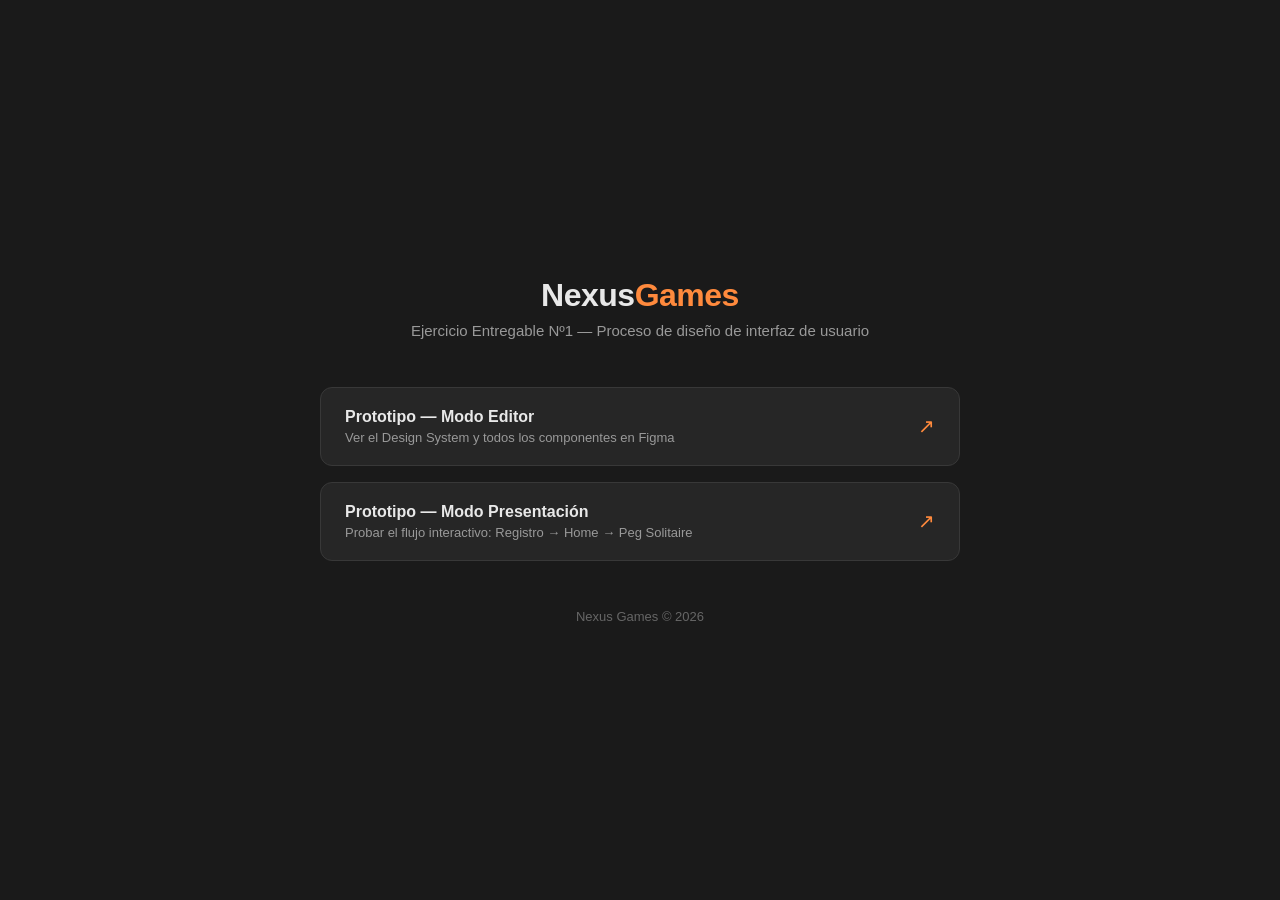
==== index.html @ 8ac0739f "commit" ====
<!DOCTYPE html>
<html lang="es">
<head>
    <meta charset="UTF-8">
    <meta name="viewport" content="width=device-width, initial-scale=1.0">
    <title>Nexus Games — Entrega TPE</title>
    <style>
        * { margin: 0; padding: 0; box-sizing: border-box; }

        body {
            font-family: -apple-system, "Radio Canada", "Segoe UI", sans-serif;
            background-color: #1a1a1a;
            color: #e8e8e8;
            min-height: 100vh;
            display: flex;
            align-items: center;
            justify-content: center;
            padding: 24px;
        }

        .container {
            max-width: 640px;
            width: 100%;
            text-align: center;
        }

        .logo {
            font-size: 32px;
            font-weight: 700;
            letter-spacing: -0.5px;
            margin-bottom: 8px;
        }

        .logo span { color: #ff8a3d; }

        .subtitle {
            color: #999;
            font-size: 15px;
            margin-bottom: 48px;
        }

        .links {
            display: flex;
            flex-direction: column;
            gap: 16px;
        }

        .link-card {
            display: flex;
            align-items: center;
            justify-content: space-between;
            background-color: #262626;
            border: 1px solid #383838;
            border-radius: 12px;
            padding: 20px 24px;
            text-decoration: none;
            color: #e8e8e8;
            transition: border-color 0.15s ease, transform 0.15s ease;
        }

        .link-card:hover {
            border-color: #ff8a3d;
            transform: translateY(-2px);
        }

        .link-text {
            text-align: left;
        }

        .link-title {
            font-size: 16px;
            font-weight: 600;
            margin-bottom: 4px;
        }

        .link-desc {
            font-size: 13px;
            color: #999;
        }

        .arrow {
            font-size: 20px;
            color: #ff8a3d;
        }

        footer {
            margin-top: 48px;
            font-size: 13px;
            color: #666;
        }
    </style>
</head>
<body>

<div class="container">
    <div class="logo">Nexus<span>Games</span></div>
    <p class="subtitle">Ejercicio Entregable Nº1 — Proceso de diseño de interfaz de usuario</p>

    <div class="links">

        <!-- Reemplazá el href de abajo por tu link real de Figma en modo EDITOR -->
        <a class="link-card" href="https://www.figma.com/proto/FPjPCKkivFkvVWSqLzLIsO/Nexus-Games?node-id=660-12244&t=oUkhuUkZXvMfjZiF-1" target="_blank" rel="noopener">
            <div class="link-text">
                <div class="link-title">Prototipo — Modo Editor</div>
                <div class="link-desc">Ver el Design System y todos los componentes en Figma</div>
            </div>
            <div class="arrow">↗</div>
        </a>

        <!-- Reemplazá el href de abajo por tu link real de Figma en modo PRESENTACIÓN (/proto/) -->
        <a class="link-card" href="https://www.figma.com/design/FPjPCKkivFkvVWSqLzLIsO/Nexus-Games?node-id=0-1&t=oUkhuUkZXvMfjZiF-1" target="_blank" rel="noopener">
            <div class="link-text">
                <div class="link-title">Prototipo — Modo Presentación</div>
                <div class="link-desc">Probar el flujo interactivo: Registro → Home → Peg Solitaire</div>
            </div>
            <div class="arrow">↗</div>
        </a>

    </div>

    <footer>Nexus Games © 2026</footer>
</div>

</body>
</html>
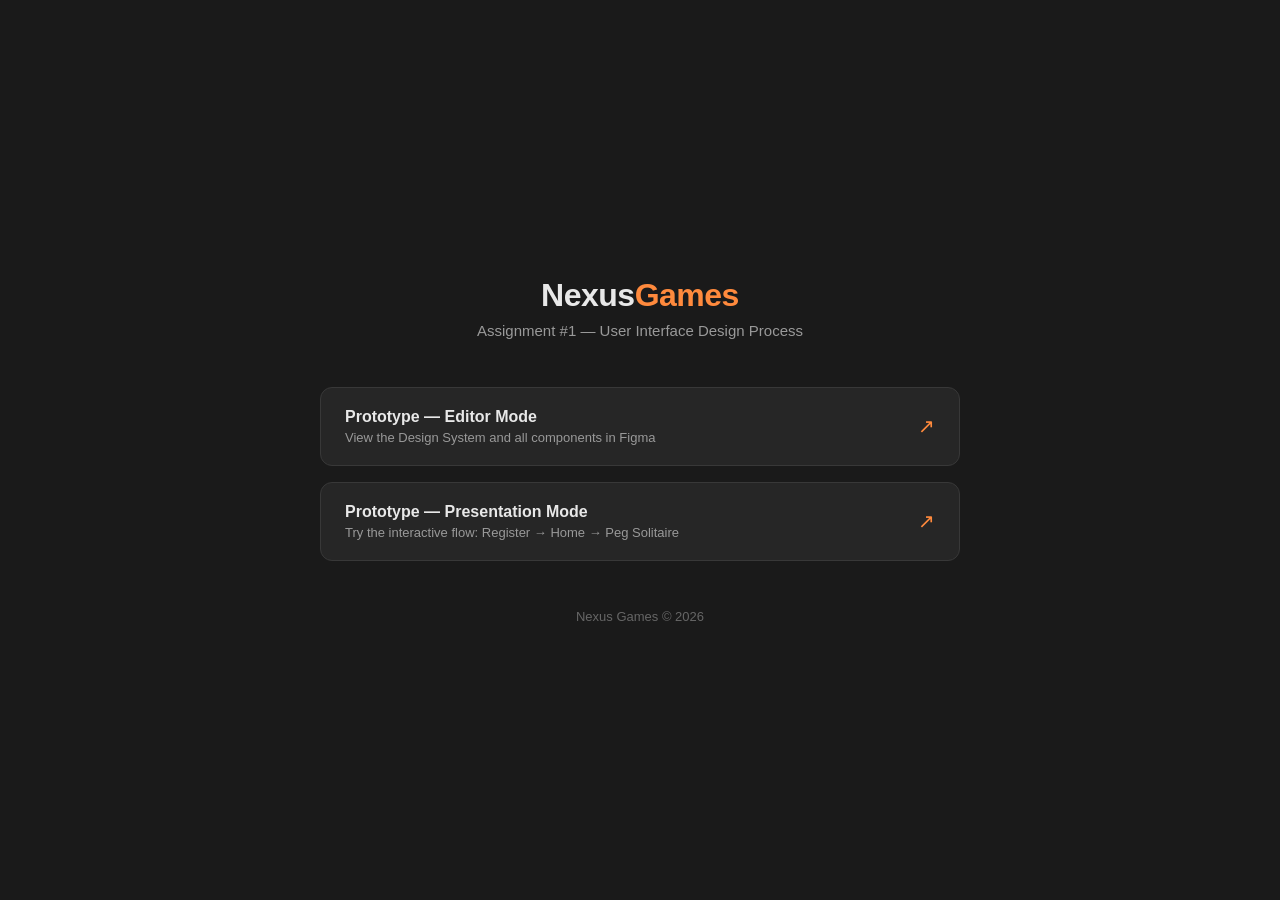
==== commit 931c921c: "Agrego index.html con links a Figma" ====
--- a/index.html
+++ b/index.html
@@ -1,9 +1,9 @@
 <!DOCTYPE html>
-<html lang="es">
+<html lang="en">
 <head>
     <meta charset="UTF-8">
     <meta name="viewport" content="width=device-width, initial-scale=1.0">
-    <title>Nexus Games — Entrega TPE</title>
+    <title>Nexus Games — TPE Submission</title>
     <style>
         * { margin: 0; padding: 0; box-sizing: border-box; }
 
@@ -94,24 +94,24 @@
 
 <div class="container">
     <div class="logo">Nexus<span>Games</span></div>
-    <p class="subtitle">Ejercicio Entregable Nº1 — Proceso de diseño de interfaz de usuario</p>
+    <p class="subtitle">Assignment #1 — User Interface Design Process</p>
 
     <div class="links">
 
-        <!-- Reemplazá el href de abajo por tu link real de Figma en modo EDITOR -->
-        <a class="link-card" href="https://www.figma.com/proto/FPjPCKkivFkvVWSqLzLIsO/Nexus-Games?node-id=660-12244&t=oUkhuUkZXvMfjZiF-1" target="_blank" rel="noopener">
+        <!-- Replace the href below with your real Figma link in EDITOR mode -->
+        <a class="link-card" href="https://www.figma.com/design/FPjPCKkivFkvVWSqLzLIsO/Nexus-Games?node-id=0-1&t=oUkhuUkZXvMfjZiF-1" target="_blank" rel="noopener">
             <div class="link-text">
-                <div class="link-title">Prototipo — Modo Editor</div>
-                <div class="link-desc">Ver el Design System y todos los componentes en Figma</div>
+                <div class="link-title">Prototype — Editor Mode</div>
+                <div class="link-desc">View the Design System and all components in Figma</div>
             </div>
             <div class="arrow">↗</div>
         </a>
 
-        <!-- Reemplazá el href de abajo por tu link real de Figma en modo PRESENTACIÓN (/proto/) -->
-        <a class="link-card" href="https://www.figma.com/design/FPjPCKkivFkvVWSqLzLIsO/Nexus-Games?node-id=0-1&t=oUkhuUkZXvMfjZiF-1" target="_blank" rel="noopener">
+        <!-- Replace the href below with your real Figma link in PRESENTATION mode (/proto/) -->
+        <a class="link-card" href="https://www.figma.com/proto/FPjPCKkivFkvVWSqLzLIsO/Nexus-Games?node-id=660-12244&t=oUkhuUkZXvMfjZiF-1" target="_blank" rel="noopener">
             <div class="link-text">
-                <div class="link-title">Prototipo — Modo Presentación</div>
-                <div class="link-desc">Probar el flujo interactivo: Registro → Home → Peg Solitaire</div>
+                <div class="link-title">Prototype — Presentation Mode</div>
+                <div class="link-desc">Try the interactive flow: Register → Home → Peg Solitaire</div>
             </div>
             <div class="arrow">↗</div>
         </a>
@@ -122,4 +122,4 @@
 </div>
 
 </body>
-</html>+</html>
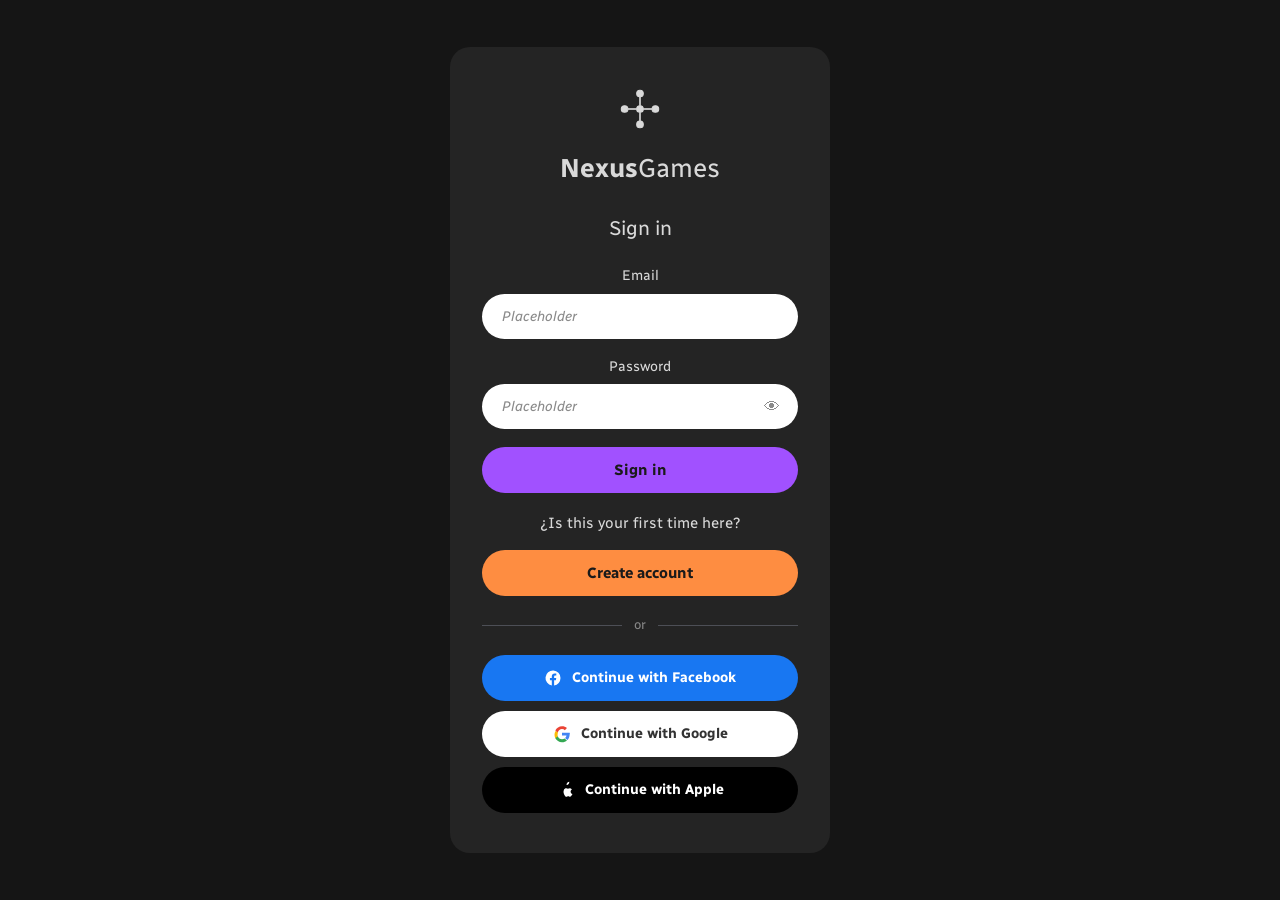
==== commit 54b286cf: "Actualizo diseño y formulario de login" ====
--- a/index.html
+++ b/index.html
@@ -3,123 +3,125 @@
 <head>
     <meta charset="UTF-8">
     <meta name="viewport" content="width=device-width, initial-scale=1.0">
-    <title>Nexus Games — TPE Submission</title>
-    <style>
-        * { margin: 0; padding: 0; box-sizing: border-box; }
-
-        body {
-            font-family: -apple-system, "Radio Canada", "Segoe UI", sans-serif;
-            background-color: #1a1a1a;
-            color: #e8e8e8;
-            min-height: 100vh;
-            display: flex;
-            align-items: center;
-            justify-content: center;
-            padding: 24px;
-        }
-
-        .container {
-            max-width: 640px;
-            width: 100%;
-            text-align: center;
-        }
-
-        .logo {
-            font-size: 32px;
-            font-weight: 700;
-            letter-spacing: -0.5px;
-            margin-bottom: 8px;
-        }
-
-        .logo span { color: #ff8a3d; }
-
-        .subtitle {
-            color: #999;
-            font-size: 15px;
-            margin-bottom: 48px;
-        }
-
-        .links {
-            display: flex;
-            flex-direction: column;
-            gap: 16px;
-        }
-
-        .link-card {
-            display: flex;
-            align-items: center;
-            justify-content: space-between;
-            background-color: #262626;
-            border: 1px solid #383838;
-            border-radius: 12px;
-            padding: 20px 24px;
-            text-decoration: none;
-            color: #e8e8e8;
-            transition: border-color 0.15s ease, transform 0.15s ease;
-        }
-
-        .link-card:hover {
-            border-color: #ff8a3d;
-            transform: translateY(-2px);
-        }
-
-        .link-text {
-            text-align: left;
-        }
-
-        .link-title {
-            font-size: 16px;
-            font-weight: 600;
-            margin-bottom: 4px;
-        }
-
-        .link-desc {
-            font-size: 13px;
-            color: #999;
-        }
-
-        .arrow {
-            font-size: 20px;
-            color: #ff8a3d;
-        }
-
-        footer {
-            margin-top: 48px;
-            font-size: 13px;
-            color: #666;
-        }
-    </style>
+    <title>Nexus Games — Sign In</title>
+    <link href="https://fonts.googleapis.com/css2?family=Radio+Canada:ital,wght@0,400;0,700;1,400&display=swap" rel="stylesheet">
+    <link rel="stylesheet" href="css/variables.css">
+    <link rel="stylesheet" href="css/base.css">
+    <link rel="stylesheet" href="css/components.css">
+    <link rel="stylesheet" href="css/login.css">
 </head>
 <body>
 
-<div class="container">
-    <div class="logo">Nexus<span>Games</span></div>
-    <p class="subtitle">Assignment #1 — User Interface Design Process</p>
+<div class="auth-wrapper">
+    <div class="auth-card">
 
-    <div class="links">
+        <div class="logo-icon">
+            <svg viewBox="0 0 40 40" width="44" fill="none">
+                <circle cx="20" cy="6" r="3" fill="currentColor"/>
+                <circle cx="34" cy="20" r="3" fill="currentColor"/>
+                <circle cx="20" cy="34" r="3" fill="currentColor"/>
+                <circle cx="6" cy="20" r="3" fill="currentColor"/>
+                <circle cx="20" cy="20" r="3" fill="currentColor"/>
+                <line x1="20" y1="9" x2="20" y2="17" stroke="currentColor" stroke-width="1.5"/>
+                <line x1="31" y1="20" x2="23" y2="20" stroke="currentColor" stroke-width="1.5"/>
+                <line x1="20" y1="31" x2="20" y2="23" stroke="currentColor" stroke-width="1.5"/>
+                <line x1="9" y1="20" x2="17" y2="20" stroke="currentColor" stroke-width="1.5"/>
+            </svg>
+        </div>
+        <div class="wordmark"><span class="nexus">Nexus</span><span class="games">Games</span></div>
 
-        <!-- Replace the href below with your real Figma link in EDITOR mode -->
-        <a class="link-card" href="https://www.figma.com/design/FPjPCKkivFkvVWSqLzLIsO/Nexus-Games?node-id=0-1&t=oUkhuUkZXvMfjZiF-1" target="_blank" rel="noopener">
-            <div class="link-text">
-                <div class="link-title">Prototype — Editor Mode</div>
-                <div class="link-desc">View the Design System and all components in Figma</div>
+        <!-- LOGIN -->
+        <form id="loginForm">
+            <h1>Sign in</h1>
+
+            <div class="field">
+                <label for="loginEmail">Email</label>
+                <input type="email" id="loginEmail" required placeholder="Placeholder">
             </div>
-            <div class="arrow">↗</div>
-        </a>
 
-        <!-- Replace the href below with your real Figma link in PRESENTATION mode (/proto/) -->
-        <a class="link-card" href="https://www.figma.com/proto/FPjPCKkivFkvVWSqLzLIsO/Nexus-Games?node-id=660-12244&t=oUkhuUkZXvMfjZiF-1" target="_blank" rel="noopener">
-            <div class="link-text">
-                <div class="link-title">Prototype — Presentation Mode</div>
-                <div class="link-desc">Try the interactive flow: Register → Home → Peg Solitaire</div>
+            <div class="field">
+                <label for="loginPassword">Password</label>
+                <div class="input-wrap">
+                    <input type="password" id="loginPassword" required placeholder="Placeholder">
+                    <span class="toggle-password" id="togglePwd">👁</span>
+                </div>
             </div>
-            <div class="arrow">↗</div>
-        </a>
+
+            <button type="submit" class="btn-signin">Sign in</button>
+
+            <p class="switch-text">¿Is this your first time here?</p>
+            <button type="button" class="btn-create" id="showRegister">Create account</button>
+
+            <div class="divider">or</div>
+
+            <div class="social-stack">
+                <button type="button" class="btn-social btn-facebook">
+                    <svg viewBox="0 0 24 24" fill="currentColor"><path d="M22 12a10 10 0 1 0-11.6 9.9v-7H7.9V12h2.5V9.8c0-2.5 1.5-3.9 3.8-3.9 1.1 0 2.2.2 2.2.2v2.5h-1.3c-1.2 0-1.6.8-1.6 1.6V12h2.8l-.4 2.9h-2.4v7A10 10 0 0 0 22 12z"/></svg>
+                    Continue with Facebook
+                </button>
+                <button type="button" class="btn-social btn-google">
+                    <svg viewBox="0 0 24 24"><path fill="#4285F4" d="M22.5 12.2c0-.8-.1-1.4-.2-2H12v3.9h6c-.1.9-.7 2.4-2 3.3l3.2 2.5c1.9-1.8 3-4.4 3-7.7z"/><path fill="#34A853" d="M12 23c2.7 0 5-.9 6.6-2.4l-3.2-2.5c-.9.6-2 1-3.4 1-2.6 0-4.8-1.7-5.6-4.1H3.1v2.6C4.7 20.6 8.1 23 12 23z"/><path fill="#FBBC05" d="M6.4 15c-.2-.6-.3-1.3-.3-2s.1-1.4.3-2V8.4H3.1C2.4 9.8 2 11.4 2 13s.4 3.2 1.1 4.6L6.4 15z"/><path fill="#EA4335" d="M12 5.4c1.5 0 2.8.5 3.8 1.5l2.8-2.8C16.9 2.4 14.7 1.5 12 1.5 8.1 1.5 4.7 3.9 3.1 7.4l3.3 2.6C7.2 7.1 9.4 5.4 12 5.4z"/></svg>
+                    Continue with Google
+                </button>
+                <button type="button" class="btn-social btn-apple">
+                    <svg viewBox="0 0 24 24" fill="currentColor"><path d="M16.4 1c.1 1.1-.3 2.1-.9 2.9-.7.8-1.7 1.5-2.8 1.4-.1-1.1.4-2.2 1-2.9.7-.8 1.9-1.4 2.7-1.4zm4.2 16.2c-.3.7-.6 1.3-1 1.9-.6.9-1.2 1.9-2.2 1.9-1 0-1.3-.6-2.4-.6-1.1 0-1.5.6-2.4.6-1 0-1.7-.9-2.3-1.8-1.3-1.9-2.3-5.4-1-7.7.6-1.1 1.7-1.9 2.9-1.9 1 0 1.6.6 2.4.6.8 0 1.3-.6 2.4-.6 1 0 2.1.6 2.9 1.6-2.6 1.4-2.2 5.1.7 6z"/></svg>
+                    Continue with Apple
+                </button>
+            </div>
+        </form>
+
+        <!-- REGISTER -->
+        <form id="registerForm">
+            <h1>Add your data</h1>
+            <div class="field-row">
+                <div class="field">
+                    <label for="firstName">First name</label>
+                    <input type="text" id="firstName" required placeholder="Placeholder">
+                </div>
+                <div class="field">
+                    <label for="lastName">Last name</label>
+                    <input type="text" id="lastName" required placeholder="Placeholder">
+                </div>
+            </div>
+            <div class="field">
+                <label for="regEmail">Email</label>
+                <input type="email" id="regEmail" required placeholder="Placeholder">
+            </div>
+            <div class="field">
+                <label for="nickname">Nickname (optional)</label>
+                <input type="text" id="nickname" placeholder="Placeholder">
+            </div>
+            <div class="field">
+                <label for="age">Date of birth</label>
+                <input type="date" id="age" required>
+            </div>
+            <div class="field">
+                <label for="regPassword">Password</label>
+                <input type="password" id="regPassword" required placeholder="Placeholder">
+            </div>
+            <div class="field">
+                <label for="confirmPassword">Confirm password</label>
+                <input type="password" id="confirmPassword" required placeholder="Placeholder">
+            </div>
+            <button type="submit" class="btn-create">Create account</button>
+            <p class="switch-text"><button type="button" id="showLogin" style="color:var(--color-primary);font-weight:700;">← Back to Sign in</button></p>
+        </form>
 
     </div>
-
-    <footer>Nexus Games © 2026</footer>
 </div>
 
+<div class="success-overlay" id="successOverlay">
+    <div class="success-box">
+        <div class="checkmark-circle">
+            <svg width="32" height="32" viewBox="0 0 24 24" fill="none">
+                <path d="M5 13l4 4L19 7" stroke="#1a1a1a" stroke-width="3" stroke-linecap="round" stroke-linejoin="round"/>
+            </svg>
+        </div>
+        <p style="font-weight:700; font-size:16px;">Account created!</p>
+        <p style="color: var(--color-text-secondary); font-size:13px; margin-top:4px;">Taking you to Home...</p>
+    </div>
+</div>
+
+<script src="js/login.js"></script>
 </body>
-</html>
+</html>
--- a/css/variables.css
+++ b/css/variables.css
@@ -0,0 +1,52 @@
+:root {
+    /* Fondo (neutral scale) */
+    --fondo-100: #D9D9D9;
+    --fondo-200: #C7C7C7;
+    --fondo-300: #878787;
+    --fondo-500: #4D4F56;
+    --fondo-700: #242424;
+    --fondo-900: #151515;
+
+    /* Primary (orange) */
+    --primary-100: #FFC49C;
+    --primary-300: #FFA263;
+    --primary-500: #FE8D41;
+    --primary-700: #8B2AFF;
+    --primary-900: #E35B00;
+
+    /* Secondary (purple) */
+    --secondary-100: #D6B3FF;
+    --secondary-300: #B87CFF;
+    --secondary-500: #A151FF;
+    --secondary-700: #8B2AFF;
+    --secondary-900: #6F05EE;
+
+    /* Accent 2 */
+    --accent2-500: #03FFAF;
+
+    /* Roles semánticos (así el resto del CSS no cambia si ajustás un tono) */
+    --color-bg: var(--fondo-900);
+    --color-surface: var(--fondo-700);
+    --color-surface-light: var(--fondo-500);
+    --color-border: var(--fondo-500);
+    --color-text: var(--fondo-100);
+    --color-text-secondary: var(--fondo-300);
+
+    --color-primary: var(--primary-500);
+    --color-primary-hover: var(--primary-300);
+
+    --color-secondary: var(--secondary-500);
+    --color-secondary-hover: var(--secondary-300);
+
+    --color-success: var(--accent2-500);
+
+    --font-main: 'Radio Canada', -apple-system, 'Segoe UI', sans-serif;
+    --font-logo: 'Radio Canada', serif; /* reemplazá por tu fuente real del logo */
+
+    --radius-pill: 999px;
+    --radius-md: 10px;
+    --radius-lg: 20px;
+
+    --transition-fast: 0.15s ease;
+    --transition-mid: 0.3s ease;
+}
--- a/css/base.css
+++ b/css/base.css
@@ -0,0 +1,30 @@
+* {
+    margin: 0;
+    padding: 0;
+    box-sizing: border-box;
+}
+
+body {
+    font-family: var(--font-main);
+    background-color: var(--color-bg);
+    color: var(--color-text);
+    min-height: 100vh;
+    line-height: 1.4;
+}
+
+a { color: inherit; text-decoration: none; }
+
+img { max-width: 100%; display: block; }
+
+button {
+    font-family: inherit;
+    cursor: pointer;
+    border: none;
+    background: none;
+    color: inherit;
+}
+
+input {
+    font-family: inherit;
+    color: var(--color-text);
+}
--- a/css/components.css
+++ b/css/components.css
@@ -0,0 +1,71 @@
+/* Sign in — violeta (Secondary), animación 1: escala + brillo */
+.btn-signin {
+    background-color: var(--color-secondary);
+    color: #1a1a1a;
+    font-weight: 700;
+    padding: 14px 24px;
+    border-radius: var(--radius-pill);
+    width: 100%;
+    font-size: 15px;
+    transition: transform var(--transition-fast), box-shadow var(--transition-fast), background-color var(--transition-fast);
+}
+
+.btn-signin:hover {
+    background-color: var(--color-secondary-hover);
+    transform: scale(1.02);
+    box-shadow: 0 6px 20px rgba(161, 114, 236, 0.4);
+}
+
+.btn-signin:active { transform: scale(0.98); }
+
+/* Create account — naranja (Primary), animación 2: relleno progresivo */
+.btn-create {
+    position: relative;
+    overflow: hidden;
+    background-color: var(--color-primary);
+    color: #1a1a1a;
+    font-weight: 700;
+    padding: 14px 24px;
+    border-radius: var(--radius-pill);
+    width: 100%;
+    font-size: 15px;
+    z-index: 1;
+    transition: color var(--transition-mid);
+}
+
+.btn-create::before {
+    content: "";
+    position: absolute;
+    left: 0; bottom: 0;
+    width: 100%; height: 0%;
+    background-color: var(--primary-700);
+    z-index: -1;
+    transition: height var(--transition-mid);
+}
+
+.btn-create:hover::before { height: 100%; }
+
+/* Botones sociales — animación 3: elevación + sombra */
+.btn-social {
+    display: flex;
+    align-items: center;
+    justify-content: center;
+    gap: 10px;
+    border-radius: var(--radius-pill);
+    padding: 14px 20px;
+    width: 100%;
+    font-size: 14px;
+    font-weight: 700;
+    transition: transform var(--transition-fast), box-shadow var(--transition-fast);
+}
+
+.btn-social:hover {
+    transform: translateY(-3px);
+    box-shadow: 0 8px 16px rgba(0, 0, 0, 0.3);
+}
+
+.btn-facebook { background-color: #1877F2; color: #fff; }
+.btn-google   { background-color: #ffffff; color: #333; }
+.btn-apple    { background-color: #000000; color: #fff; }
+
+.btn-social img, .btn-social svg { width: 18px; height: 18px; }
--- a/css/login.css
+++ b/css/login.css
@@ -0,0 +1,153 @@
+.auth-wrapper {
+    min-height: 100vh;
+    display: flex;
+    align-items: center;
+    justify-content: center;
+    padding: 24px;
+}
+
+.auth-card {
+    background-color: var(--color-surface);
+    border-radius: var(--radius-lg);
+    padding: 40px 32px;
+    width: 100%;
+    max-width: 380px;
+    text-align: center;
+}
+
+.logo-icon {
+    width: 44px;
+    margin: 0 auto 12px;
+}
+
+.logo-icon svg { stroke: var(--color-text); }
+
+.wordmark {
+    font-size: 26px;
+    margin-bottom: 28px;
+}
+
+.wordmark .nexus { font-family: var(--font-logo); font-weight: 700; }
+.wordmark .games { font-weight: 400; }
+
+.auth-card h1 {
+    font-size: 20px;
+    font-weight: 400;
+    margin-bottom: 24px;
+}
+
+.field { margin-bottom: 18px; text-align: left; }
+
+.field label {
+    display: block;
+    font-size: 14px;
+    text-align: center;
+    margin-bottom: 8px;
+}
+
+.field-row { display: flex; gap: 12px; }
+.field-row .field { flex: 1; }
+
+.input-wrap { position: relative; }
+
+.field input {
+    width: 100%;
+    background-color: #ffffff;
+    color: #333;
+    border: none;
+    border-radius: var(--radius-pill);
+    padding: 14px 20px;
+    font-size: 14px;
+    font-style: italic;
+}
+
+.field input::placeholder {
+    font-style: italic;
+    color: #8a8a8a;
+}
+
+.toggle-password {
+    position: absolute;
+    right: 18px;
+    top: 50%;
+    transform: translateY(-50%);
+    color: #8a8a8a;
+}
+
+.switch-text {
+    margin: 20px 0 16px;
+    font-size: 15px;
+}
+
+.divider {
+    display: flex;
+    align-items: center;
+    gap: 12px;
+    margin: 20px 0;
+    color: var(--color-text-secondary);
+    font-size: 13px;
+}
+
+.divider::before, .divider::after {
+    content: "";
+    flex: 1;
+    height: 1px;
+    background-color: var(--color-border);
+}
+
+.social-stack { display: flex; flex-direction: column; gap: 10px; }
+
+#registerForm { display: none; }
+
+/* Overlay de éxito */
+.success-overlay {
+    position: fixed;
+    inset: 0;
+    background-color: rgba(0,0,0,0.75);
+    display: flex;
+    align-items: center;
+    justify-content: center;
+    opacity: 0;
+    pointer-events: none;
+    transition: opacity var(--transition-mid);
+    z-index: 100;
+}
+
+.success-overlay.show { opacity: 1; pointer-events: all; }
+
+.success-box {
+    background-color: var(--color-surface);
+    border-radius: var(--radius-lg);
+    padding: 40px;
+    text-align: center;
+    transform: scale(0.7);
+    transition: transform var(--transition-mid);
+}
+
+.success-overlay.show .success-box { transform: scale(1); }
+
+.checkmark-circle {
+    width: 72px;
+    height: 72px;
+    border-radius: 50%;
+    background-color: var(--color-success);
+    display: flex;
+    align-items: center;
+    justify-content: center;
+    margin: 0 auto 16px;
+    animation: pop 0.4s ease;
+}
+
+@keyframes pop {
+    0%   { transform: scale(0); }
+    70%  { transform: scale(1.15); }
+    100% { transform: scale(1); }
+}
+
+.checkmark-circle svg {
+    stroke-dasharray: 24;
+    stroke-dashoffset: 24;
+    animation: draw 0.4s ease 0.2s forwards;
+}
+
+@keyframes draw { to { stroke-dashoffset: 0; } }
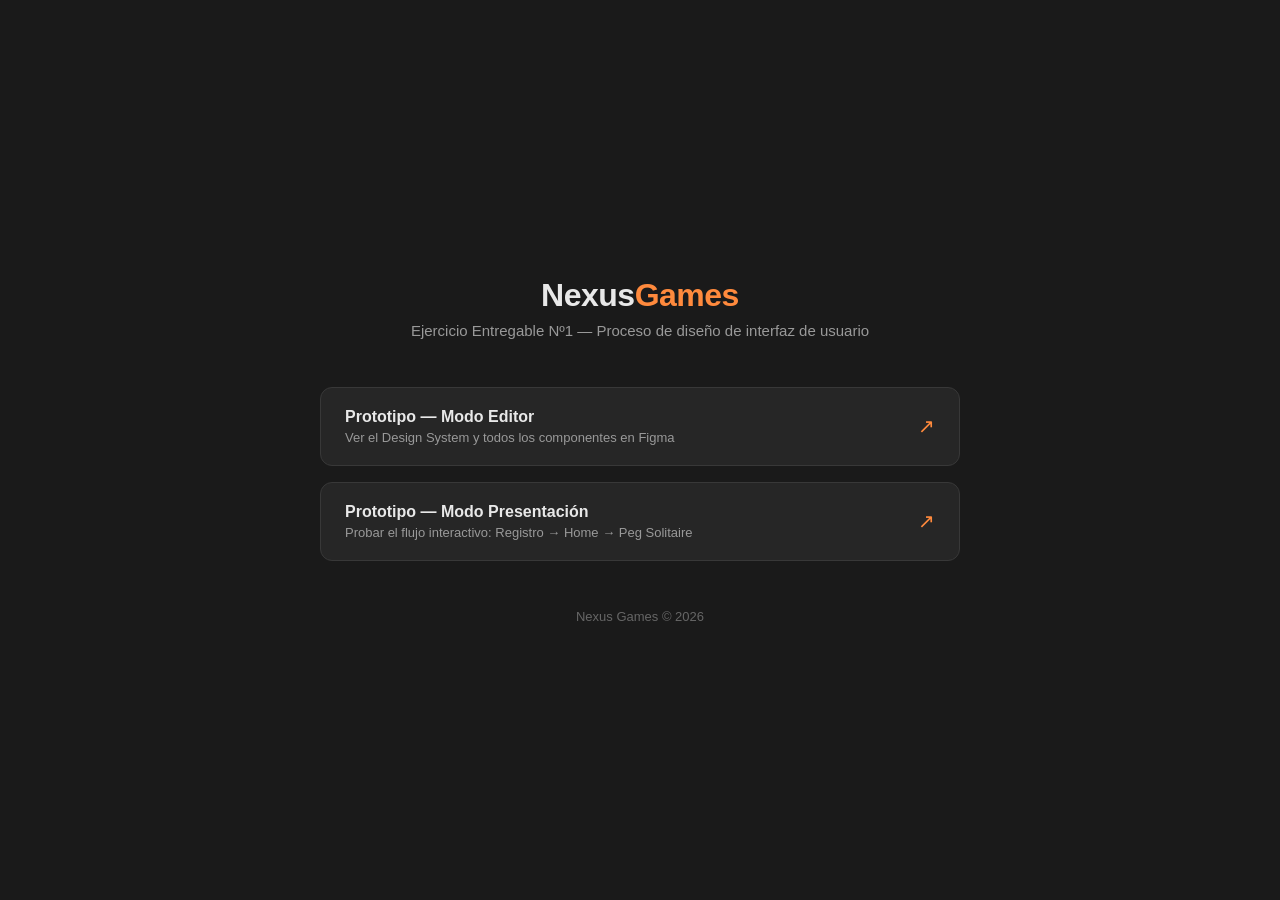
==== commit b988e22a: "elimine comentarios innecesarios" ====
--- a/index.html
+++ b/index.html
@@ -1,127 +1,125 @@
 <!DOCTYPE html>
-<html lang="en">
+<html lang="es">
 <head>
     <meta charset="UTF-8">
     <meta name="viewport" content="width=device-width, initial-scale=1.0">
-    <title>Nexus Games — Sign In</title>
-    <link href="https://fonts.googleapis.com/css2?family=Radio+Canada:ital,wght@0,400;0,700;1,400&display=swap" rel="stylesheet">
-    <link rel="stylesheet" href="css/variables.css">
-    <link rel="stylesheet" href="css/base.css">
-    <link rel="stylesheet" href="css/components.css">
-    <link rel="stylesheet" href="css/login.css">
+    <title>Nexus Games — Entrega TPE</title>
+    <style>
+        * { margin: 0; padding: 0; box-sizing: border-box; }
+
+        body {
+            font-family: -apple-system, "Radio Canada", "Segoe UI", sans-serif;
+            background-color: #1a1a1a;
+            color: #e8e8e8;
+            min-height: 100vh;
+            display: flex;
+            align-items: center;
+            justify-content: center;
+            padding: 24px;
+        }
+
+        .container {
+            max-width: 640px;
+            width: 100%;
+            text-align: center;
+        }
+
+        .logo {
+            font-size: 32px;
+            font-weight: 700;
+            letter-spacing: -0.5px;
+            margin-bottom: 8px;
+        }
+
+        .logo span { color: #ff8a3d; }
+
+        .subtitle {
+            color: #999;
+            font-size: 15px;
+            margin-bottom: 48px;
+        }
+
+        .links {
+            display: flex;
+            flex-direction: column;
+            gap: 16px;
+        }
+
+        .link-card {
+            display: flex;
+            align-items: center;
+            justify-content: space-between;
+            background-color: #262626;
+            border: 1px solid #383838;
+            border-radius: 12px;
+            padding: 20px 24px;
+            text-decoration: none;
+            color: #e8e8e8;
+            transition: border-color 0.15s ease, transform 0.15s ease;
+        }
+
+        .link-card:hover {
+            border-color: #ff8a3d;
+            transform: translateY(-2px);
+        }
+
+        .link-text {
+            text-align: left;
+        }
+
+        .link-title {
+            font-size: 16px;
+            font-weight: 600;
+            margin-bottom: 4px;
+        }
+
+        .link-desc {
+            font-size: 13px;
+            color: #999;
+        }
+
+        .arrow {
+            font-size: 20px;
+            color: #ff8a3d;
+        }
+
+        footer {
+            margin-top: 48px;
+            font-size: 13px;
+            color: #666;
+        }
+    </style>
 </head>
 <body>
 
-<div class="auth-wrapper">
-    <div class="auth-card">
+<div class="container">
+    <div class="logo">Nexus<span>Games</span></div>
+    <p class="subtitle">Ejercicio Entregable Nº1 — Proceso de diseño de interfaz de usuario</p>
 
-        <div class="logo-icon">
-            <svg viewBox="0 0 40 40" width="44" fill="none">
-                <circle cx="20" cy="6" r="3" fill="currentColor"/>
-                <circle cx="34" cy="20" r="3" fill="currentColor"/>
-                <circle cx="20" cy="34" r="3" fill="currentColor"/>
-                <circle cx="6" cy="20" r="3" fill="currentColor"/>
-                <circle cx="20" cy="20" r="3" fill="currentColor"/>
-                <line x1="20" y1="9" x2="20" y2="17" stroke="currentColor" stroke-width="1.5"/>
-                <line x1="31" y1="20" x2="23" y2="20" stroke="currentColor" stroke-width="1.5"/>
-                <line x1="20" y1="31" x2="20" y2="23" stroke="currentColor" stroke-width="1.5"/>
-                <line x1="9" y1="20" x2="17" y2="20" stroke="currentColor" stroke-width="1.5"/>
-            </svg>
-        </div>
-        <div class="wordmark"><span class="nexus">Nexus</span><span class="games">Games</span></div>
+    <div class="links">
 
-        <!-- LOGIN -->
-        <form id="loginForm">
-            <h1>Sign in</h1>
+       
+        <a class="link-card" href="https://www.figma.com/proto/FPjPCKkivFkvVWSqLzLIsO/Nexus-Games?node-id=660-12244&t=oUkhuUkZXvMfjZiF-1" target="_blank" rel="noopener">
+            <div class="link-text">
+                <div class="link-title">Prototipo — Modo Editor</div>
+                <div class="link-desc">Ver el Design System y todos los componentes en Figma</div>
+            </div>
+            <div class="arrow">↗</div>
+        </a>
 
-            <div class="field">
-                <label for="loginEmail">Email</label>
-                <input type="email" id="loginEmail" required placeholder="Placeholder">
+        
+        <a class="link-card" href="https://www.figma.com/design/FPjPCKkivFkvVWSqLzLIsO/Nexus-Games?node-id=0-1&t=oUkhuUkZXvMfjZiF-1" target="_blank" rel="noopener">
+            <div class="link-text">
+                <div class="link-title">Prototipo — Modo Presentación</div>
+                <div class="link-desc">Probar el flujo interactivo: Registro → Home → Peg Solitaire</div>
             </div>
-
-            <div class="field">
-                <label for="loginPassword">Password</label>
-                <div class="input-wrap">
-                    <input type="password" id="loginPassword" required placeholder="Placeholder">
-                    <span class="toggle-password" id="togglePwd">👁</span>
-                </div>
-            </div>
-
-            <button type="submit" class="btn-signin">Sign in</button>
-
-            <p class="switch-text">¿Is this your first time here?</p>
-            <button type="button" class="btn-create" id="showRegister">Create account</button>
-
-            <div class="divider">or</div>
-
-            <div class="social-stack">
-                <button type="button" class="btn-social btn-facebook">
-                    <svg viewBox="0 0 24 24" fill="currentColor"><path d="M22 12a10 10 0 1 0-11.6 9.9v-7H7.9V12h2.5V9.8c0-2.5 1.5-3.9 3.8-3.9 1.1 0 2.2.2 2.2.2v2.5h-1.3c-1.2 0-1.6.8-1.6 1.6V12h2.8l-.4 2.9h-2.4v7A10 10 0 0 0 22 12z"/></svg>
-                    Continue with Facebook
-                </button>
-                <button type="button" class="btn-social btn-google">
-                    <svg viewBox="0 0 24 24"><path fill="#4285F4" d="M22.5 12.2c0-.8-.1-1.4-.2-2H12v3.9h6c-.1.9-.7 2.4-2 3.3l3.2 2.5c1.9-1.8 3-4.4 3-7.7z"/><path fill="#34A853" d="M12 23c2.7 0 5-.9 6.6-2.4l-3.2-2.5c-.9.6-2 1-3.4 1-2.6 0-4.8-1.7-5.6-4.1H3.1v2.6C4.7 20.6 8.1 23 12 23z"/><path fill="#FBBC05" d="M6.4 15c-.2-.6-.3-1.3-.3-2s.1-1.4.3-2V8.4H3.1C2.4 9.8 2 11.4 2 13s.4 3.2 1.1 4.6L6.4 15z"/><path fill="#EA4335" d="M12 5.4c1.5 0 2.8.5 3.8 1.5l2.8-2.8C16.9 2.4 14.7 1.5 12 1.5 8.1 1.5 4.7 3.9 3.1 7.4l3.3 2.6C7.2 7.1 9.4 5.4 12 5.4z"/></svg>
-                    Continue with Google
-                </button>
-                <button type="button" class="btn-social btn-apple">
-                    <svg viewBox="0 0 24 24" fill="currentColor"><path d="M16.4 1c.1 1.1-.3 2.1-.9 2.9-.7.8-1.7 1.5-2.8 1.4-.1-1.1.4-2.2 1-2.9.7-.8 1.9-1.4 2.7-1.4zm4.2 16.2c-.3.7-.6 1.3-1 1.9-.6.9-1.2 1.9-2.2 1.9-1 0-1.3-.6-2.4-.6-1.1 0-1.5.6-2.4.6-1 0-1.7-.9-2.3-1.8-1.3-1.9-2.3-5.4-1-7.7.6-1.1 1.7-1.9 2.9-1.9 1 0 1.6.6 2.4.6.8 0 1.3-.6 2.4-.6 1 0 2.1.6 2.9 1.6-2.6 1.4-2.2 5.1.7 6z"/></svg>
-                    Continue with Apple
-                </button>
-            </div>
-        </form>
-
-        <!-- REGISTER -->
-        <form id="registerForm">
-            <h1>Add your data</h1>
-            <div class="field-row">
-                <div class="field">
-                    <label for="firstName">First name</label>
-                    <input type="text" id="firstName" required placeholder="Placeholder">
-                </div>
-                <div class="field">
-                    <label for="lastName">Last name</label>
-                    <input type="text" id="lastName" required placeholder="Placeholder">
-                </div>
-            </div>
-            <div class="field">
-                <label for="regEmail">Email</label>
-                <input type="email" id="regEmail" required placeholder="Placeholder">
-            </div>
-            <div class="field">
-                <label for="nickname">Nickname (optional)</label>
-                <input type="text" id="nickname" placeholder="Placeholder">
-            </div>
-            <div class="field">
-                <label for="age">Date of birth</label>
-                <input type="date" id="age" required>
-            </div>
-            <div class="field">
-                <label for="regPassword">Password</label>
-                <input type="password" id="regPassword" required placeholder="Placeholder">
-            </div>
-            <div class="field">
-                <label for="confirmPassword">Confirm password</label>
-                <input type="password" id="confirmPassword" required placeholder="Placeholder">
-            </div>
-            <button type="submit" class="btn-create">Create account</button>
-            <p class="switch-text"><button type="button" id="showLogin" style="color:var(--color-primary);font-weight:700;">← Back to Sign in</button></p>
-        </form>
+            <div class="arrow">↗</div>
+        </a>
 
     </div>
+
+    <footer>Nexus Games © 2026</footer>
 </div>
 
-<div class="success-overlay" id="successOverlay">
-    <div class="success-box">
-        <div class="checkmark-circle">
-            <svg width="32" height="32" viewBox="0 0 24 24" fill="none">
-                <path d="M5 13l4 4L19 7" stroke="#1a1a1a" stroke-width="3" stroke-linecap="round" stroke-linejoin="round"/>
-            </svg>
-        </div>
-        <p style="font-weight:700; font-size:16px;">Account created!</p>
-        <p style="color: var(--color-text-secondary); font-size:13px; margin-top:4px;">Taking you to Home...</p>
-    </div>
-</div>
-
-<script src="js/login.js"></script>
 </body>
-</html>+</html>
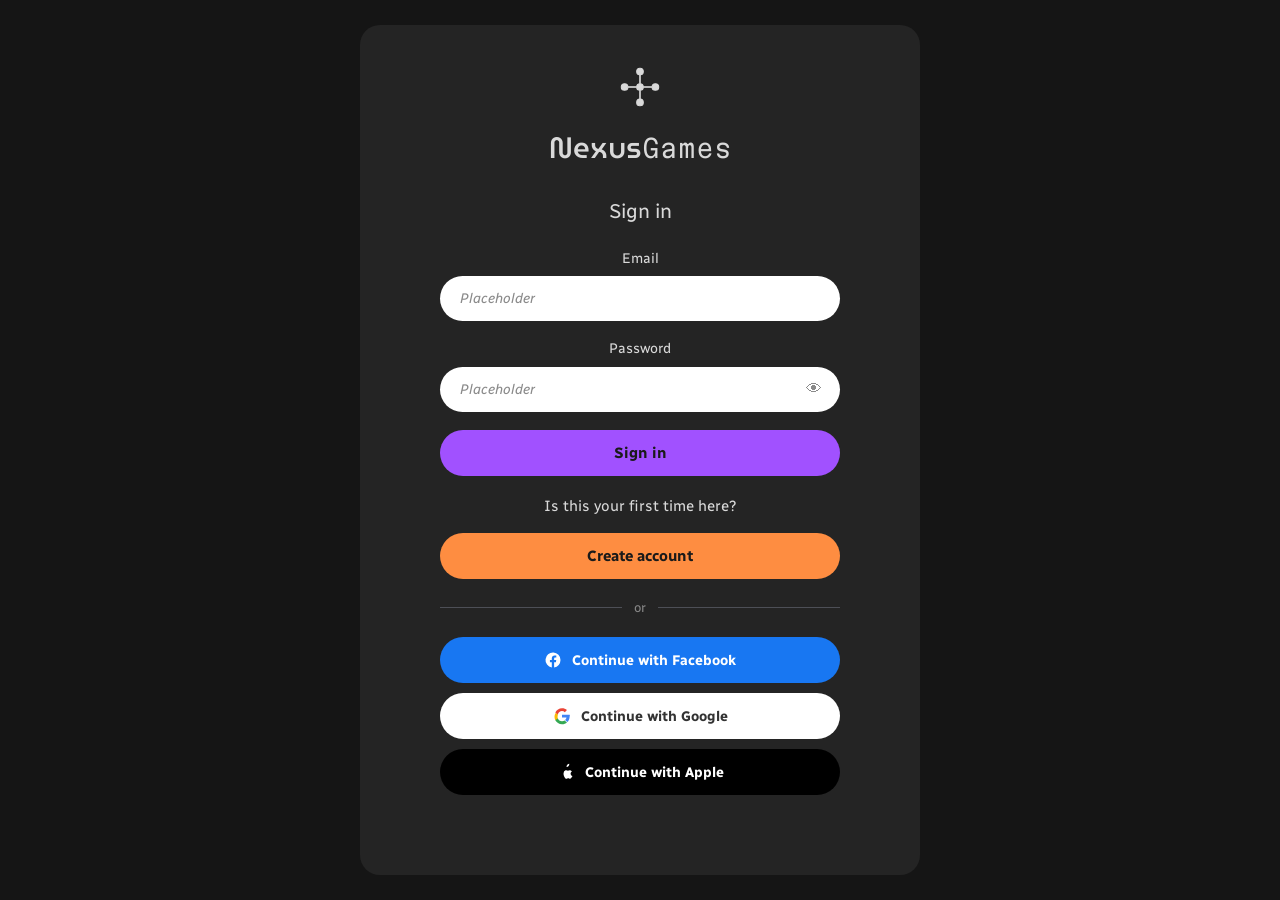
==== commit 3d1388c7: "Cambios en la Estructura y Estilo en login y home" ====
--- a/index.html
+++ b/index.html
@@ -1,125 +1,127 @@
 <!DOCTYPE html>
-<html lang="es">
+<html lang="en">
 <head>
     <meta charset="UTF-8">
     <meta name="viewport" content="width=device-width, initial-scale=1.0">
-    <title>Nexus Games — Entrega TPE</title>
-    <style>
-        * { margin: 0; padding: 0; box-sizing: border-box; }
-
-        body {
-            font-family: -apple-system, "Radio Canada", "Segoe UI", sans-serif;
-            background-color: #1a1a1a;
-            color: #e8e8e8;
-            min-height: 100vh;
-            display: flex;
-            align-items: center;
-            justify-content: center;
-            padding: 24px;
-        }
-
-        .container {
-            max-width: 640px;
-            width: 100%;
-            text-align: center;
-        }
-
-        .logo {
-            font-size: 32px;
-            font-weight: 700;
-            letter-spacing: -0.5px;
-            margin-bottom: 8px;
-        }
-
-        .logo span { color: #ff8a3d; }
-
-        .subtitle {
-            color: #999;
-            font-size: 15px;
-            margin-bottom: 48px;
-        }
-
-        .links {
-            display: flex;
-            flex-direction: column;
-            gap: 16px;
-        }
-
-        .link-card {
-            display: flex;
-            align-items: center;
-            justify-content: space-between;
-            background-color: #262626;
-            border: 1px solid #383838;
-            border-radius: 12px;
-            padding: 20px 24px;
-            text-decoration: none;
-            color: #e8e8e8;
-            transition: border-color 0.15s ease, transform 0.15s ease;
-        }
-
-        .link-card:hover {
-            border-color: #ff8a3d;
-            transform: translateY(-2px);
-        }
-
-        .link-text {
-            text-align: left;
-        }
-
-        .link-title {
-            font-size: 16px;
-            font-weight: 600;
-            margin-bottom: 4px;
-        }
-
-        .link-desc {
-            font-size: 13px;
-            color: #999;
-        }
-
-        .arrow {
-            font-size: 20px;
-            color: #ff8a3d;
-        }
-
-        footer {
-            margin-top: 48px;
-            font-size: 13px;
-            color: #666;
-        }
-    </style>
+    <title>Nexus Games — Sign In</title>
+    <link href="https://fonts.googleapis.com/css2?family=Radio+Canada:ital,wght@0,400;0,700;1,400&display=swap" rel="stylesheet">
+    <link rel="stylesheet" href="css/variables.css">
+    <link rel="stylesheet" href="css/base.css">
+    <link rel="stylesheet" href="css/components.css">
+    <link rel="stylesheet" href="css/login.css">
 </head>
 <body>
 
-<div class="container">
-    <div class="logo">Nexus<span>Games</span></div>
-    <p class="subtitle">Ejercicio Entregable Nº1 — Proceso de diseño de interfaz de usuario</p>
+<div class="auth-wrapper">
+    <div class="auth-card">
 
-    <div class="links">
+        <div class="logo-icon">
+            <svg viewBox="0 0 40 40" width="44" fill="none">
+                <circle cx="20" cy="6" r="3" fill="currentColor"/>
+                <circle cx="34" cy="20" r="3" fill="currentColor"/>
+                <circle cx="20" cy="34" r="3" fill="currentColor"/>
+                <circle cx="6" cy="20" r="3" fill="currentColor"/>
+                <circle cx="20" cy="20" r="3" fill="currentColor"/>
+                <line x1="20" y1="9" x2="20" y2="17" stroke="currentColor" stroke-width="1.5"/>
+                <line x1="31" y1="20" x2="23" y2="20" stroke="currentColor" stroke-width="1.5"/>
+                <line x1="20" y1="31" x2="20" y2="23" stroke="currentColor" stroke-width="1.5"/>
+                <line x1="9" y1="20" x2="17" y2="20" stroke="currentColor" stroke-width="1.5"/>
+            </svg>
+        </div>
+        <div class="wordmark"><span class="nexus">Nexus</span><span class="games">Games</span></div>
 
-       
-        <a class="link-card" href="https://www.figma.com/proto/FPjPCKkivFkvVWSqLzLIsO/Nexus-Games?node-id=660-12244&t=oUkhuUkZXvMfjZiF-1" target="_blank" rel="noopener">
-            <div class="link-text">
-                <div class="link-title">Prototipo — Modo Editor</div>
-                <div class="link-desc">Ver el Design System y todos los componentes en Figma</div>
+        <!-- LOGIN -->
+        <form id="loginForm">
+            <h1>Sign in</h1>
+
+            <div class="field">
+                <label for="loginEmail">Email</label>
+                <input type="email" id="loginEmail" required placeholder="Placeholder">
             </div>
-            <div class="arrow">↗</div>
-        </a>
 
-        
-        <a class="link-card" href="https://www.figma.com/design/FPjPCKkivFkvVWSqLzLIsO/Nexus-Games?node-id=0-1&t=oUkhuUkZXvMfjZiF-1" target="_blank" rel="noopener">
-            <div class="link-text">
-                <div class="link-title">Prototipo — Modo Presentación</div>
-                <div class="link-desc">Probar el flujo interactivo: Registro → Home → Peg Solitaire</div>
+            <div class="field">
+                <label for="loginPassword">Password</label>
+                <div class="input-wrap">
+                    <input type="password" id="loginPassword" required placeholder="Placeholder">
+                    <span class="toggle-password" id="togglePwd">👁</span>
+                </div>
             </div>
-            <div class="arrow">↗</div>
-        </a>
+
+            <button type="submit" class="btn-signin">Sign in</button>
+
+            <p class="switch-text">Is this your first time here?</p>
+            <button type="button" class="btn-create" id="showRegister">Create account</button>
+
+            <div class="divider">or</div>
+
+            <div class="social-stack">
+                <button type="button" class="btn-social btn-facebook">
+                    <svg viewBox="0 0 24 24" fill="currentColor"><path d="M22 12a10 10 0 1 0-11.6 9.9v-7H7.9V12h2.5V9.8c0-2.5 1.5-3.9 3.8-3.9 1.1 0 2.2.2 2.2.2v2.5h-1.3c-1.2 0-1.6.8-1.6 1.6V12h2.8l-.4 2.9h-2.4v7A10 10 0 0 0 22 12z"/></svg>
+                    Continue with Facebook
+                </button>
+                <button type="button" class="btn-social btn-google">
+                    <svg viewBox="0 0 24 24"><path fill="#4285F4" d="M22.5 12.2c0-.8-.1-1.4-.2-2H12v3.9h6c-.1.9-.7 2.4-2 3.3l3.2 2.5c1.9-1.8 3-4.4 3-7.7z"/><path fill="#34A853" d="M12 23c2.7 0 5-.9 6.6-2.4l-3.2-2.5c-.9.6-2 1-3.4 1-2.6 0-4.8-1.7-5.6-4.1H3.1v2.6C4.7 20.6 8.1 23 12 23z"/><path fill="#FBBC05" d="M6.4 15c-.2-.6-.3-1.3-.3-2s.1-1.4.3-2V8.4H3.1C2.4 9.8 2 11.4 2 13s.4 3.2 1.1 4.6L6.4 15z"/><path fill="#EA4335" d="M12 5.4c1.5 0 2.8.5 3.8 1.5l2.8-2.8C16.9 2.4 14.7 1.5 12 1.5 8.1 1.5 4.7 3.9 3.1 7.4l3.3 2.6C7.2 7.1 9.4 5.4 12 5.4z"/></svg>
+                    Continue with Google
+                </button>
+                <button type="button" class="btn-social btn-apple">
+                    <svg viewBox="0 0 24 24" fill="currentColor"><path d="M16.4 1c.1 1.1-.3 2.1-.9 2.9-.7.8-1.7 1.5-2.8 1.4-.1-1.1.4-2.2 1-2.9.7-.8 1.9-1.4 2.7-1.4zm4.2 16.2c-.3.7-.6 1.3-1 1.9-.6.9-1.2 1.9-2.2 1.9-1 0-1.3-.6-2.4-.6-1.1 0-1.5.6-2.4.6-1 0-1.7-.9-2.3-1.8-1.3-1.9-2.3-5.4-1-7.7.6-1.1 1.7-1.9 2.9-1.9 1 0 1.6.6 2.4.6.8 0 1.3-.6 2.4-.6 1 0 2.1.6 2.9 1.6-2.6 1.4-2.2 5.1.7 6z"/></svg>
+                    Continue with Apple
+                </button>
+            </div>
+        </form>
+
+        <!-- REGISTER -->
+        <form id="registerForm">
+            <h1>Add your data</h1>
+            <div class="field-row">
+                <div class="field">
+                    <label for="firstName">First name</label>
+                    <input type="text" id="firstName" required placeholder="Placeholder">
+                </div>
+                <div class="field">
+                    <label for="lastName">Last name</label>
+                    <input type="text" id="lastName" required placeholder="Placeholder">
+                </div>
+            </div>
+            <div class="field">
+                <label for="regEmail">Email</label>
+                <input type="email" id="regEmail" required placeholder="Placeholder">
+            </div>
+            <div class="field">
+                <label for="nickname">Nickname (optional)</label>
+                <input type="text" id="nickname" placeholder="Placeholder">
+            </div>
+            <div class="field">
+                <label for="age">Date of birth</label>
+                <input type="date" id="age" required>
+            </div>
+            <div class="field">
+                <label for="regPassword">Password</label>
+                <input type="password" id="regPassword" required placeholder="Placeholder">
+            </div>
+            <div class="field">
+                <label for="confirmPassword">Confirm password</label>
+                <input type="password" id="confirmPassword" required placeholder="Placeholder">
+            </div>
+            <button type="submit" class="btn-create">Create account</button>
+            <p class="switch-text"><button type="button" id="showLogin" style="color:var(--color-primary);font-weight:700;">← Back to Sign in</button></p>
+        </form>
 
     </div>
-
-    <footer>Nexus Games © 2026</footer>
 </div>
 
+<div class="success-overlay" id="successOverlay">
+    <div class="success-box">
+        <div class="checkmark-circle">
+            <svg width="32" height="32" viewBox="0 0 24 24" fill="none">
+                <path d="M5 13l4 4L19 7" stroke="#1a1a1a" stroke-width="3" stroke-linecap="round" stroke-linejoin="round"/>
+            </svg>
+        </div>
+        <p style="font-weight:700; font-size:16px;">Account created!</p>
+        <p style="color: var(--color-text-secondary); font-size:13px; margin-top:4px;">Taking you to Home...</p>
+    </div>
+</div>
+
+<script src="js/login.js"></script>
 </body>
-</html>
+</html>
--- a/css/variables.css
+++ b/css/variables.css
@@ -0,0 +1,58 @@
+/*Fuentes descargadas*/
+@import url('https://fonts.googleapis.com/css2?family=MuseoModerno:ital,wght@0,100..900;1,100..900&display=swap');
+@import url('https://fonts.googleapis.com/css2?family=Martian+Mono:wght@100..800&family=MuseoModerno:ital,wght@0,100..900;1,100..900&display=swap');
+
+:root {
+    /* Fondo (neutral scale) */
+    --fondo-100: #D9D9D9;
+    --fondo-200: #C7C7C7;
+    --fondo-300: #878787;
+    --fondo-500: #4D4F56;
+    --fondo-700: #242424;
+    --fondo-900: #151515;
+
+    /* Primary (orange) */
+    --primary-100: #FFC49C;
+    --primary-300: #FFA263;
+    --primary-500: #FE8D41;
+    --primary-700: #8B2AFF;
+    --primary-900: #E35B00;
+
+    /* Secondary (purple) */
+    --secondary-100: #D6B3FF;
+    --secondary-300: #B87CFF;
+    --secondary-500: #A151FF;
+    --secondary-700: #8B2AFF;
+    --secondary-900: #6F05EE;
+
+    /* Accent 2 */
+    --accent2-500: #03FFAF;
+
+    /* Roles semánticos (así el resto del CSS no cambia si ajustás un tono) */
+    --color-bg: var(--fondo-900);
+    --color-surface: var(--fondo-700);
+    --color-surface-light: var(--fondo-500);
+    --color-border: var(--fondo-500);
+    --color-text: var(--fondo-100);
+    --color-text-secondary: var(--fondo-300);
+    --font-logo1: 'MuseoModerno', sans-serif;
+    --font-logo2: 'Martian Mono', sans-serif;
+
+    --color-primary: var(--primary-500);
+    --color-primary-hover: var(--primary-300);
+
+    --color-secondary: var(--secondary-500);
+    --color-secondary-hover: var(--secondary-300);
+
+    --color-success: var(--accent2-500);
+
+    --font-main: 'Radio Canada', -apple-system, 'Segoe UI', sans-serif;
+    --font-logo: 'Radio Canada', serif; /* reemplazá por tu fuente real del logo */
+
+    --radius-pill: 999px;
+    --radius-md: 10px;
+    --radius-lg: 20px;
+
+    --transition-fast: 0.15s ease;
+    --transition-mid: 0.3s ease;
+}
--- a/css/base.css
+++ b/css/base.css
@@ -0,0 +1,30 @@
+* {
+    margin: 0;
+    padding: 0;
+    box-sizing: border-box;
+}
+
+body {
+    font-family: var(--font-main);
+    background-color: var(--color-bg);
+    color: var(--color-text);
+    min-height: 100vh;
+    line-height: 1.4;
+}
+
+a { color: inherit; text-decoration: none; }
+
+img { max-width: 100%; display: block; }
+
+button {
+    font-family: inherit;
+    cursor: pointer;
+    border: none;
+    background: none;
+    color: inherit;
+}
+
+input {
+    font-family: inherit;
+    color: var(--color-text);
+}
--- a/css/components.css
+++ b/css/components.css
@@ -0,0 +1,71 @@
+/* Sign in — violeta (Secondary), animación 1: escala + brillo */
+.btn-signin {
+    background-color: var(--color-secondary);
+    color: #1a1a1a;
+    font-weight: 700;
+    padding: 14px 24px;
+    border-radius: var(--radius-pill);
+    width: 100%;
+    font-size: 15px;
+    transition: transform var(--transition-fast), box-shadow var(--transition-fast), background-color var(--transition-fast);
+}
+
+.btn-signin:hover {
+    background-color: var(--color-secondary-hover);
+    transform: scale(1.02);
+    box-shadow: 0 6px 20px rgba(161, 114, 236, 0.4);
+}
+
+.btn-signin:active { transform: scale(0.98); }
+
+/* Create account — naranja (Primary), animación 2: relleno progresivo */
+.btn-create {
+    position: relative;
+    overflow: hidden;
+    background-color: var(--color-primary);
+    color: #1a1a1a;
+    font-weight: 700;
+    padding: 14px 24px;
+    border-radius: var(--radius-pill);
+    width: 100%;
+    font-size: 15px;
+    z-index: 1;
+    transition: color var(--transition-mid);
+}
+
+.btn-create::before {
+    content: "";
+    position: absolute;
+    left: 0; bottom: 0;
+    width: 100%; height: 0%;
+    background-color: var(--primary-700);
+    z-index: -1;
+    transition: height var(--transition-mid);
+}
+
+.btn-create:hover::before { height: 100%; }
+
+/* Botones sociales — animación 3: elevación + sombra */
+.btn-social {
+    display: flex;
+    align-items: center;
+    justify-content: center;
+    gap: 10px;
+    border-radius: var(--radius-pill);
+    padding: 14px 20px;
+    width: 100%;
+    font-size: 14px;
+    font-weight: 700;
+    transition: transform var(--transition-fast), box-shadow var(--transition-fast);
+}
+
+.btn-social:hover {
+    transform: translateY(-3px);
+    box-shadow: 0 8px 16px rgba(0, 0, 0, 0.3);
+}
+
+.btn-facebook { background-color: #1877F2; color: #fff; }
+.btn-google   { background-color: #ffffff; color: #333; }
+.btn-apple    { background-color: #000000; color: #fff; }
+
+.btn-social img, .btn-social svg { width: 18px; height: 18px; }
--- a/css/login.css
+++ b/css/login.css
@@ -0,0 +1,156 @@
+@import url('variables.css');
+
+.auth-wrapper {
+    min-height: 100vh;
+    display: flex;
+    align-items: center;
+    justify-content: center;
+    padding: 24px;
+}
+
+.auth-card {
+    background-color: var(--color-surface);
+    border-radius: var(--radius-lg);
+    padding: 40px 80px;
+    width: 100%;
+    max-width: 560px;
+    height: 850px;
+    text-align: center;
+}
+
+.logo-icon {
+    width: 44px;
+    margin: 0 auto 12px;
+}
+
+.logo-icon svg { stroke: var(--color-text); }
+
+.wordmark {
+    font-size: 26px;
+    margin-bottom: 28px;
+}
+
+.wordmark .nexus { font-family: var(--font-logo1); font-weight: 500; font-size: 29.5px; }
+.wordmark .games { font-family: var(--font-logo2); font-weight: 300; font-size: 25.28px;}
+
+.auth-card h1 {
+    font-size: 20px;
+    font-weight: 400;
+    margin-bottom: 24px;
+}
+
+.field { margin-bottom: 18px; text-align: left; }
+
+.field label {
+    display: block;
+    font-size: 14px;
+    text-align: center;
+    margin-bottom: 8px;
+}
+
+.field-row { display: flex; gap: 12px; }
+.field-row .field { flex: 1; }
+
+.input-wrap { position: relative; }
+
+.field input {
+    width: 100%;
+    background-color: #ffffff;
+    color: #333;
+    border: none;
+    border-radius: var(--radius-pill);
+    padding: 14px 20px;
+    font-size: 14px;
+    font-style: italic;
+}
+
+.field input::placeholder {
+    font-style: italic;
+    color: #8a8a8a;
+}
+
+.toggle-password {
+    position: absolute;
+    right: 18px;
+    top: 50%;
+    transform: translateY(-50%);
+    color: #8a8a8a;
+}
+
+.switch-text {
+    margin: 20px 0 16px;
+    font-size: 15px;
+}
+
+.divider {
+    display: flex;
+    align-items: center;
+    gap: 12px;
+    margin: 20px 0;
+    color: var(--color-text-secondary);
+    font-size: 13px;
+}
+
+.divider::before, .divider::after {
+    content: "";
+    flex: 1;
+    height: 1px;
+    background-color: var(--color-border);
+}
+
+.social-stack { display: flex; flex-direction: column; gap: 10px; }
+
+#registerForm { display: none; }
+
+/* Overlay de éxito */
+.success-overlay {
+    position: fixed;
+    inset: 0;
+    background-color: rgba(0,0,0,0.75);
+    display: flex;
+    align-items: center;
+    justify-content: center;
+    opacity: 0;
+    pointer-events: none;
+    transition: opacity var(--transition-mid);
+    z-index: 100;
+}
+
+.success-overlay.show { opacity: 1; pointer-events: all; }
+
+.success-box {
+    background-color: var(--color-surface);
+    border-radius: var(--radius-lg);
+    padding: 40px;
+    text-align: center;
+    transform: scale(0.7);
+    transition: transform var(--transition-mid);
+}
+
+.success-overlay.show .success-box { transform: scale(1); }
+
+.checkmark-circle {
+    width: 72px;
+    height: 72px;
+    border-radius: 50%;
+    background-color: var(--color-success);
+    display: flex;
+    align-items: center;
+    justify-content: center;
+    margin: 0 auto 16px;
+    animation: pop 0.4s ease;
+}
+
+@keyframes pop {
+    0%   { transform: scale(0); }
+    70%  { transform: scale(1.15); }
+    100% { transform: scale(1); }
+}
+
+.checkmark-circle svg {
+    stroke-dasharray: 24;
+    stroke-dashoffset: 24;
+    animation: draw 0.4s ease 0.2s forwards;
+}
+
+@keyframes draw { to { stroke-dashoffset: 0; } }
